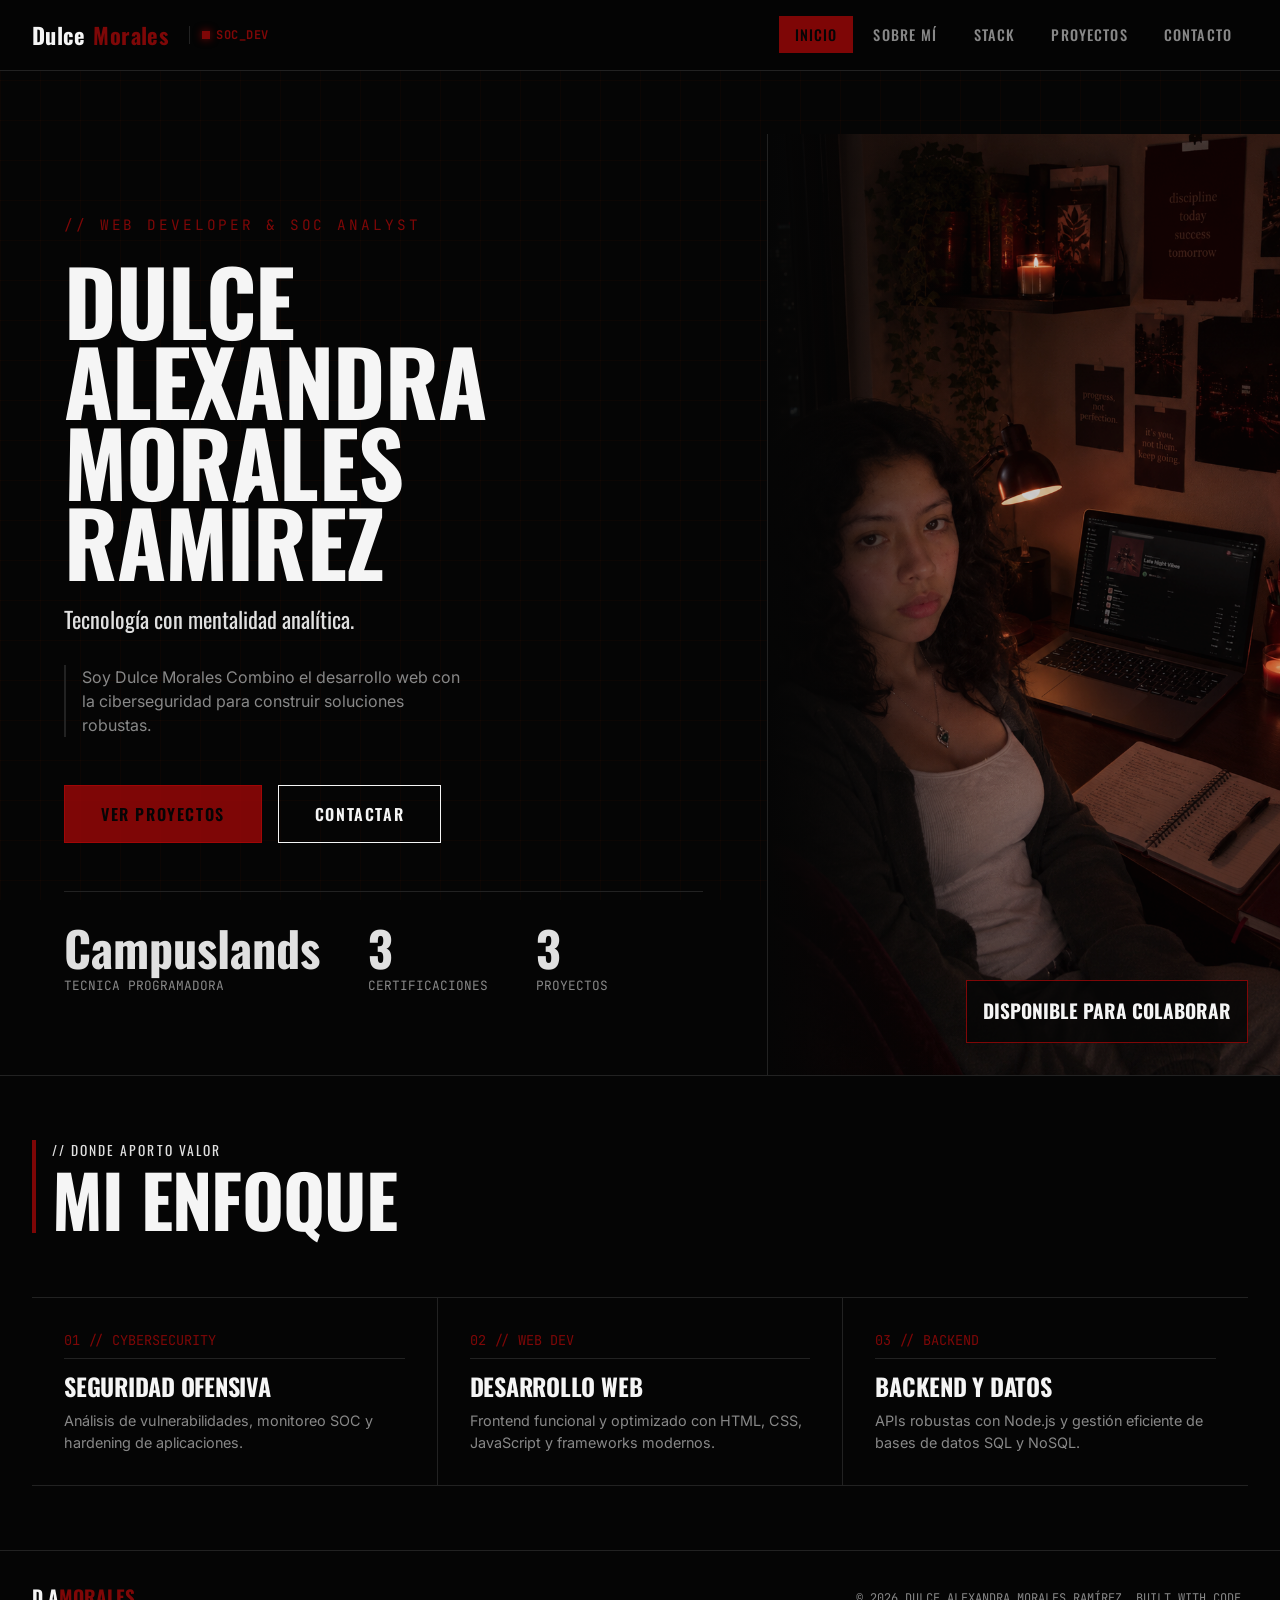
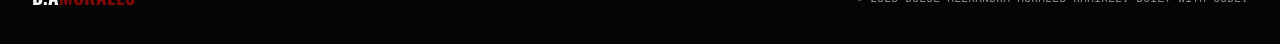
==== index.html @ 6ad1ca0b "chore: corrige nombres de la imagenes" ====
<!DOCTYPE html>
<html lang="es">
<head>
<meta charset="UTF-8" />
<meta name="viewport" content="width=device-width, initial-scale=1.0" />
<meta name="description" content="Dulce Alexandra Morales Ramírez - Web Developer & SOC Analyst. Construyo software seguro y funcional." />
<meta name="theme-color" content="#050505" />
<title>Dulce Morales</title>
<!-- ===================== GOOGLE FONTS ===================== -->
<link rel="preconnect" href="https://fonts.googleapis.com">
<link rel="preconnect" href="https://fonts.gstatic.com" crossorigin>
<!-- Oswald: Headings condensados potentes | Inter: Cuerpo limpio y forzudo -->
<link href="https://fonts.googleapis.com/css2?family=Oswald:wght@400;500;600;700&family=Inter:wght@300;400;500;600&family=JetBrains+Mono:wght@400;700&display=swap" rel="stylesheet">
<link rel="stylesheet" href="./css/styles.css">
<script src="./js/app.js" defer></script>
</head>

<body>

<!-- ===================== NAVBAR ===================== -->
<header class="navbar" role="banner">
    <div class="nav-container">
        <div class="nav-logo" onclick="window.location.hash = '#/'">
            Dulce<span>Morales</span>
            <span class="status-badge">
                <span class="status-dot" aria-hidden="true"></span>
                SOC_DEV
            </span>
        </div>

        <nav role="navigation" aria-label="Navegación principal">
            <ul class="nav-links" id="navLinks">
                <li><a href="#/" data-route="/">Inicio</a></li>
                <li><a href="#/about" data-route="/about">Sobre Mí</a></li>
                <li><a href="#/stack" data-route="/stack">Stack</a></li>
                <li><a href="#/projects" data-route="/projects">Proyectos</a></li>
                <li><a href="#/contact" data-route="/contact">Contacto</a></li>
            </ul>
        </nav>

        <button class="hamburger" id="hamburger" aria-label="Abrir menú" aria-expanded="false" aria-controls="navLinks">
            <span></span><span></span><span></span>
        </button>
    </div>
</header>

<main id="app">

    <!-- ===================== VISTA: HERO / INICIO ===================== -->
    <div class="view" id="view-home">
        <div class="hero-view">
            <div class="hero-left">
                <span class="hero-microtag">// WEB DEVELOPER & SOC ANALYST</span>   
                <h1 class="hero-title">Dulce ALEXANDRA <br style="line-height: 7099px;">Morales RAMÍREZ</h1>
                <p class="hero-subtitle">Tecnología con mentalidad analítica.</p>
                <p class="hero-tagline">Soy Dulce Morales Combino el desarrollo web con la ciberseguridad para construir soluciones robustas.</p>
                
                <div class="hero-cta">
                    <a href="#/projects" class="btn btn-primary">Ver Proyectos</a>
                    <a href="#/contact" class="btn btn-secondary">Contactar</a>
                </div>

                <div class="hero-stats">
                    <div class="stat-item">
                        <div class="stat-num">Campuslands</div>
                        <span class="stat-label">Tecnica Programadora</span>
                    </div>
                    <div class="stat-item">
                        <div class="stat-num">3</div>
                        <span class="stat-label">Certificaciones</span>
                    </div>
                    <div class="stat-item">
                        <div class="stat-num">3</div>
                        <span class="stat-label">Proyectos</span>
                    </div>
                </div>
            </div>
            <div class="hero-right">
                <!-- Imagen representativa de código/tecnología con filtro B&N -->
                <img src="./images/espaciodetrabajo.png" alt="De mí" class="hero-img">
                <div class="hero-info-label">
                    <strong>DISPONIBLE PARA COLABORAR</strong>
                </div>
            </div>
        </div>

        <!-- Sección: Donde aporta valor -->
        <div class="container" style="padding-top: 64px;">
            <div class="section-header">
                <span class="section-tag">// DONDE APORTO VALOR</span>
                <h2 class="section-title">Mi Enfoque</h2>
            </div>
            <div class="value-grid">
                <div class="value-card">
                    <span class="value-num">01 // CYBERSECURITY</span>
                    <h3>Seguridad Ofensiva</h3>
                    <p>Análisis de vulnerabilidades, monitoreo SOC y hardening de aplicaciones.</p>
                </div>
                <div class="value-card">
                    <span class="value-num">02 // WEB DEV</span>
                    <h3>Desarrollo Web</h3>
                    <p>Frontend funcional y optimizado con HTML, CSS, JavaScript y frameworks modernos.</p>
                </div>
                <div class="value-card">
                    <span class="value-num">03 // BACKEND</span>
                    <h3>Backend y Datos</h3>
                    <p>APIs robustas con Node.js y gestión eficiente de bases de datos SQL y NoSQL.</p>
                </div>
            </div>
        </div>
    </div>

    <!-- ===================== VISTA: STACK ===================== -->
    <div class="view" id="view-stack">
        <div class="container">
            <div class="section-header">
                <span class="section-tag">// STACK Y HERRAMIENTAS</span>
                <h2 class="section-title">Arsenal Técnico</h2>
                <p class="section-subtitle">Tecnologías que utilizo para construir, desplegar y asegurar software.</p>
            </div>

            <div class="stack-grid">
                <div class="stack-card">
                    <span class="card-num">01 // DESARROLLO</span>
                    <h3>Frontend</h3>
                    <ul class="tech-list">
                        <li>HTML</li>
                        <li>CSS</li>
                        <li>JavaScript</li>
                        <li>TypeScript</li>
                    </ul>
                </div>
                <div class="stack-card">
                    <span class="card-num">02 // BACKEND</span>
                    <h3>Servidores</h3>
                    <ul class="tech-list">
                        <li>Node.JS</li>
                        <li>Express.JS</li>
                        <li>Python</li>
                        <li>C++</li>
                        <li>Strapi (CMS Headless)</li>
                    </ul>
                </div>
                <div class="stack-card">
                    <span class="card-num">03 // DATABASES</span>
                    <h3>PERSISTENCIA Y GESTIÓN DE DATOS</h3>
                    <ul class="tech-list">
                        <li>MySQL</li>
                        <li>PostgreSQL</li>
                        <li>MongoDB</li>
                        <li>MongoDB</li>
                    </ul>
                </div>
                <div class="stack-card">
                    <span class="card-num">04 // DEVOPS & CLOUD</span>
                    <h3>DESPLIEGUE, INFRAESTRUCTURA Y REDES</h3>
                    <ul class="tech-list">
                        <li>Docker</li>
                        <li>Git</li>
                    </ul>
                </div>

                <div class="stack-card">
                    <span class="card-num">05 // AI & DATA SCIENCE</span>
                    <h3>INTELIGENCIA ARTIFICIAL Y ANALÍTICA</h3>
                    <ul class="tech-list">
                        <li>OPENAI API (GPT-4)</li>
                        <li>GOOGLE GEMINI API</li>
                        <li>ANTHROPIC CLAUDE API</li>
                        <li>PANDAS</li>
                        <li>NUMPY</li>
                    </ul>
                </div>
                <div class="stack-card">
                    <span class="card-num">06 // TESTING & SECURITY</span>
                    <h3>CALIDAD, PRUEBAS Y SEGURIDAD</h3>
                    <ul class="tech-list">
                        <li><img src="./images/postman.png">POSTMAN</li>
                        <li>INSOMNIA</li>
                        <li>JWT</li>
                        <li>BCRYPT</li>
                        <li>Bruno</li>
                    </ul>
                </div>
                <div class="stack-card">
                    <span class="card-num">06 // TOOLS & PRODUCTIVITY</span>
                    <h3>DISEÑO, HERRAMIENTAS Y OFIMÁTICA</h3>
                    <ul class="tech-list">
                        <li><img src="./images/Word.png">MICROSOFT WORD</li>
                        <li><img src="./images/powerpoint.png">MICROSOFT POWERPOINT</li>
                        <li><img src="./images/excel.png">MICROSOFT EXCEL</li>
                        <li><img src="./images/docs.png">Google Docs</li>
                        <li><img src="./images/slides.png">Google Slides</li>
                        <li><img src="./images/sheets.png">Google Sheets</li>
                        <li><img src="./images/forms.png">Google Forms</li>
                        <li><img src="./images/drive.png">Google Drive</li>
                        <li><img src="./images/calendar.png">Google Calendar</li>
                        <li><img src="./images/meet.png">Google Meet</li>
                        <li><img src="./images/figma.png">Figma</li>
                        <li><img src="./images/vscode.png">VS Code</li>
                        <li><img src="./images/notion.png">Notion</li>
                        <li><img src="./images/canva.png">Canva</li>
                    </ul>
                </div>
            </div>
        </div>
    </div>

    <!-- ===================== VISTA: ABOUT (SOBRE MÍ) ===================== -->
    <div class="view" id="view-about">
        <div class="container">
            <div class="section-header">
                <span class="section-tag">// MÁS ALLÁ DEL CÓDIGO</span>
                <h2 class="section-title">Sobre Mí</h2>
                <p class="section-subtitle">Lo que me define, lo que disfruto y hacia dónde voy.</p>
            </div>

            <div class="about-grid">
                <aside class="about-sidebar">
                    <div class="about-img-wrap">
                        <img src="./images/fotoformal.png" alt="Maria José working">
                    </div>
                    <div class="about-sidebar-info">
                        <h3>Dulce Alexandra Morales Ramírez</h3>
                        <span>// SOC ANALYST & DEV</span>
                    </div>
                </aside>

                <div class="about-modules">
                    <div class="module-card">
                        <span class="module-tag">01 // QUIÉN SOY</span>
                        <h4>PERFIL DE DESARROLLO</h4>
                        <p>
                            Apasionada por construir soluciones tecnológicas funcionales y escalables, 
                            combinando la lógica de la ingeniería de software con una visión creativa 
                            para resolver problemas reales.
                        </p>
                    </div>
                    <div class="module-card">
                        <span class="module-tag">02 // LO QUE DISFRUTO</span>
                        <h4>Intereses</h4>
                        <p>Más allá de programar, disfruto actividades que me permiten aprender, concentrarme y desarrollar mi creatividad:</p>
                        <ul class="module-list">
                            <li>Programación</li>
                            <li>Música</li>
                            <li>Robótica Básica</li>
                            <li>Lectura</li>
                            <li>Manualidades</li>
                        </ul>
                    </div>
                    <div class="module-card">
                        <span class="module-tag">03 // EN FORMACIÓN</span>
                        <h4>Aprendizaje Continuo</h4>
                        <p>Actualmente perfeccionando mis habilidades en desarrollo de software, integración de APIs y herramientas digitales. Mi stack de aprendizaje actual:</p>
                        <ul class="module-list">
                            <li>JavaScript</li>
                            <li>Python</li>
                            <li>HTML & CSS</li>
                            <li>POSTMAN / APIs</li>
                            <li>IA & HERRAMIENTAS DEV</li>
                        </ul>
                    </div>
                    <div class="module-card">
                        <span class="module-tag">04 //TECNOLOGÍA & EDUCACIÓN</span>
                        <h4>Mi Filosofía</h4>
                        <p>El código debe ser funcional, estructurado y accesible. Integro herramientas modernas y aprendizaje continuo para resolver problemas de forma eficiente y creativa.</p>
                    </div>
                </div>
            </div>
        </div>
    </div>

    <!-- ===================== VISTA: PROJECTS ===================== -->
    <div class="view" id="view-projects">
        <div class="container">
            <div class="section-header">
                <span class="section-tag">// LO QUE HE CONSTRUIDO</span>
                <h2 class="section-title">Proyectos</h2>
                <p class="section-subtitle">Académico, personal y experimental. Soluciones técnicas reales.</p>
            </div>

            <div class="projects-list">
                <div class="project-item">
                    <div class="project-num">01</div>
                    <div>
                        <h3 class="project-name">Campus Parking</h3>
                        <p class="project-desc">Sistema backend relacional y marco de agregación analítica</p>
                    </div>
                    <p class="project-desc hide-mobile"> Utilizada para gestión y monitoreo de parqueos multi-sede.</p>
                    <div class="project-tech">
                        <div class="badges">
                            <span class="badge">MongoDB</span>
                            <span class="badge">Docker</span>
                            <span class="badge">JavaScript</span>
                        </div>
                        <a href="https://github.com/DulceMR17/proyecto-parqueaderos-multisede.git" class="project-link">Ver Repositorio →</a>
                    </div>
                </div>
                <div class="project-item">
                    <div class="project-num">02</div>
                    <div>
                        <h3 class="project-name">Simulación de Plataforma de Gestión de Eventos y Conciertos</h3>
                        <p class="project-desc">Aplicación web interactiva para la consulta de eventos musicales</p>
                    </div>
                    <p class="project-desc hide-mobile">Utiliza filtrado de fechas y 
                            simulación de compra de boletos mediante manipulación dinámica del DOM.</p>
                    <div class="project-tech">
                        <div class="badges">
                            <span class="badge">JavaScript</span>
                            <span class="badge">HTML</span>
                            <span class="badge">CSS</span>
                        </div>
                        <a href="https://github.com/DulceMR17/proyecto-gestion-conciertos.git" class="project-link">Ver Repositorio →</a>
                    </div>
                </div>
                <div class="project-item">
                    <div class="project-num">03</div>
                    <div>
                        <h3 class="project-name">Simulación de Sucursal Virtual ACME-Bank</h3>
                        <p class="project-desc">Sistema de gestión bancaria basado en consola para Acme Bank, </p>
                    </div>
                    <p class="project-desc hide-mobile">Diseñado bajo el paradigma de 
                            Programación Orientada a Objetos (POO) pura, principios SOLID, patrones de diseño de software y conexión a MongoDB .</p>
                    <div class="project-tech">
                        <div class="badges">
                            <span class="badge">Node.JS</span>
                            <span class="badge">MongoDB</span>
                            <span class="badge">Dotenv</span>
                            <span class="badge">CLI</span>
                        </div>
                        <a href="https://github.com/DulceMR17/sucursal-virtual-acme-bank.git" class="project-link">Ver Repositorio →</a>
                    </div>
                </div>                                             
            </div>
        </div>
    </div>

    <!-- ===================== VISTA: CONTACT ===================== -->
    <div class="view" id="view-contact">
        <div class="container">
            <div class="section-header">
                <span class="section-tag">// INICIA EL CONTACTO</span>
                <h2 class="section-title">Contáctame</h2>
            </div>

            <div class="contact-grid">
                <div class="contact-left">
                    <h2>HABLEMOS DE TU PRÓXIMO PROYECTO</h2>
                    <p>Disponible para colaborar en desarrollo de software, ciberseguridad y proyectos analíticos. Respuesta estimada en 48 horas.</p>
                    <span class="contact-cta">// INICIAMOS?</span>
                </div>
                <div class="contact-right">
                    <a href="mailto:adulcemramirez@gmail.com" class="contact-link">
                        <div class="icon">@</div>
                        <div class="info">
                            <span class="label">CORREO</span>
                            <span class="value">adulcemramirez@gmail.com</span>
                        </div>
                    </a>
                    <a href="https://github.com/DulceMR17" target="_blank" rel="noopener" class="contact-link">
                        <div class="icon">&lt;/&gt;</div>
                        <div class="info">
                            <span class="label">GITHUB</span>
                            <span class="value">@DulceMR17</span>
                        </div>
                    </a>
                    <a href="https://www.linkedin.com/in/dulcealexandramoralesramirez17/" target="_blank" rel="noopener" class="contact-link">
                        <div class="icon">in</div>
                        <div class="info">
                            <span class="label">LINKEDIN</span>
                            <span class="value">/in/dulcealexandramoralesramirez17</span>
                        </div>
                    </a>
                </div>
            </div>
        </div>
    </div>

</main>

<!-- ===================== FOOTER ===================== -->
<footer>
    <div class="container">
        <div class="footer-content">
            <div class="footer-logo">D.A<span style="color:var(--accent-neon)">MORALES</span></div>
            <span class="footer-copy">© 2026 Dulce Alexandra Morales Ramírez. Built with code.</span>
        </div>
    </div>
</footer>

</body>
</html>
---- css/styles.css ----
/* ===================== ROOT VARIABLES ===================== */
:root {
    --bg-dominant: #050505;       /* Pure Black */
    --surface-1: #0D0D0D;         /* Dark Gray Canvas */
    --surface-2: #161616;         /* Card Background */
    --surface-3: #222222;         /* Borders/Hover */
    --accent-neon: #ae0808b7;       /* Neon Orange */
    --accent-silver: #E0E0E0;     /* Metallic Silver */
    --text-primary: #F5F5F5;
    --text-muted: #888888;
    --text-dim: #555555;
    --transition: all 0.2s ease-in-out;
    --font-heading: 'Oswald', sans-serif;
    --font-body: 'Inter', sans-serif;
    --font-mono: 'JetBrains Mono', monospace;
}

/* ===================== RESET ===================== */
*, *::before, *::after { box-sizing: border-box; margin: 0; padding: 0; }
html { scroll-behavior: smooth; }

body {
    background-color: var(--bg-dominant);
    color: var(--text-primary);
    font-family: var(--font-body);
    line-height: 1.5;
    overflow-x: hidden;
    -webkit-font-smoothing: antialiased;
    min-height: 100vh;
    display: flex;
    flex-direction: column;
}

body::before {
    content: '';
    position: fixed;
    inset: 0;
    background-image:
        linear-gradient(rgba(255, 69, 0, 0.03) 1px, transparent 1px),
        linear-gradient(90deg, rgba(255, 69, 0, 0.03) 1px, transparent 1px);
    background-size: 40px 40px;
    pointer-events: none;
    z-index: 0;
}

/*.imgris { max-width: 100%; display: block; filter: grayscale(100%) contrast(115%) brightness(85%); }*/
a { color: inherit; text-decoration: none; }
button { font-family: inherit; cursor: pointer; border: none; background: none; color: inherit; }

/* ===================== TYPOGRAPHY & UTILS ===================== */
h1, h2, h3, h4 { font-family: var(--font-heading); font-weight: 700; line-height: 0.95; text-transform: uppercase; letter-spacing: -0.01em; }
.mono { font-family: var(--font-mono); font-weight: 500; letter-spacing: 0.05em; }
.text-neon { color: var(--accent-neon); }
.text-silver { color: var(--accent-silver); }
.text-muted { color: var(--text-muted); }

.container {
    width: 100%;
    max-width: 1400px;
    margin: 0 auto;
    padding: 0 32px;
    position: relative;
    z-index: 1;
}

main { padding-top: 70px; flex: 1 0 auto; }

.section-header {
    display: flex;
    flex-direction: column;
    gap: 4px;
    margin-bottom: 40px;
    border-left: 4px solid var(--accent-neon);
    padding-left: 16px;
}

.section-tag {
    font-family: var(--font-heading);
    font-size: 0.85rem;
    color: var(--accent-silver);
    letter-spacing: 0.15em;
}

.section-title {
    font-size: clamp(2.5rem, 6vw, 4.5rem);
    font-weight: 700;
    color: var(--text-primary);
}

.section-subtitle {
    color: var(--text-muted);
    font-size: 0.95rem;
    max-width: 640px;
    margin-top: 8px;
}

/* ===================== NAVBAR ===================== */
.navbar {
    position: fixed;
    top: 0; left: 0; right: 0;
    z-index: 1000;
    background: rgba(5, 5, 5, 0.95);
    backdrop-filter: blur(10px);
    border-bottom: 1px solid var(--surface-3);
}

.nav-container {
    max-width: 1400px;
    margin: 0 auto;
    padding: 0 32px;
    height: 70px;
    display: flex;
    align-items: center;
    justify-content: space-between;
}

.nav-logo {
    font-family: var(--font-heading);
    font-size: 1.4rem;
    font-weight: 700;
    letter-spacing: 0.02em;
    cursor: pointer;
    display: flex;
    align-items: center;
    gap: 8px;
}

.nav-logo span { color: var(--accent-neon); }

.status-badge {
    display: inline-flex;
    align-items: center;
    gap: 6px;
    font-family: var(--font-mono);
    font-size: 0.75rem;
    color: var(--text-muted);
    margin-left: 12px;
    padding-left: 12px;
    border-left: 1px solid var(--surface-3);
}

.status-dot {
    width: 8px; height: 8px;
    background: var(--accent-neon);
    box-shadow: 0 0 8px var(--accent-neon);
    animation: blink-hard 1.5s infinite;
}

@keyframes blink-hard {
    0%, 100% { opacity: 1; }
    50% { opacity: 0.3; }
}

.nav-links {
    display: flex;
    list-style: none;
    gap: 4px;
    align-items: center;
}

.nav-links a {
    font-family: var(--font-heading);
    font-size: 0.9rem;
    font-weight: 500;
    color: var(--text-muted);
    padding: 8px 16px;
    text-transform: uppercase;
    letter-spacing: 0.08em;
    transition: var(--transition);
}

.nav-links a:hover { color: var(--text-primary); background: var(--surface-1); }
.nav-links a.active { color: var(--bg-dominant); background: var(--accent-neon); }

.hamburger {
    display: none;
    flex-direction: column;
    gap: 5px;
    padding: 8px;
    z-index: 1100;
}

.hamburger span {
    width: 26px; height: 3px;
    background: var(--text-primary);
    transition: var(--transition);
    display: block;
}

.hamburger.active span:nth-child(1) { transform: translateY(8px) rotate(45deg); }
.hamburger.active span:nth-child(2) { opacity: 0; }
.hamburger.active span:nth-child(3) { transform: translateY(-8px) rotate(-45deg); }

/* ===================== VIEWS & ROUTER ===================== */
.view {
    display: none;
    padding: 64px 0;
    animation: slideUp 0.4s cubic-bezier(0.16, 1, 0.3, 1) forwards;
}

.view.active { display: block; }

@keyframes slideUp {
    from { opacity: 0; transform: translateY(30px); }
    to { opacity: 1; transform: translateY(0); }
}

/* ===================== HERO ===================== */
.hero-view {
    min-height: calc(100vh - 70px);
    display: grid;
    grid-template-columns: 1.2fr 0.8fr;
    gap: 0;
    padding: 0;
    border-bottom: 1px solid var(--surface-3);
}

.hero-left {
    padding: 80px 64px;
    display: flex;
    flex-direction: column;
    justify-content: center;
    border-right: 1px solid var(--surface-3);
}

.hero-microtag {
    font-family: var(--font-mono);
    font-size: 0.9rem;
    color: var(--accent-neon);
    letter-spacing: 0.2em;
    margin-bottom: 24px;
    text-transform: uppercase;
}

.hero-title {
    font-size: clamp(3rem, 7vw, 6rem);
    font-weight: 700;
    line-height: 0.9;
    margin-bottom: 24px;
}

.hero-subtitle {
    font-family: var(--font-heading);
    font-size: 1.4rem;
    color: var(--accent-silver);
    margin-bottom: 32px;
    max-width: 500px;
    line-height: 1.2;
}

.hero-tagline {
    font-size: 1rem;
    color: var(--text-muted);
    margin-bottom: 48px;
    max-width: 400px;
    border-left: 2px solid var(--surface-3);
    padding-left: 16px;
}

.hero-cta { display: flex; gap: 16px; flex-wrap: wrap; margin-bottom: 48px; }

.btn {
    font-family: var(--font-heading);
    font-size: 1rem;
    font-weight: 600;
    letter-spacing: 0.1em;
    padding: 16px 36px;
    border: 1px solid var(--surface-3);
    transition: var(--transition);
    display: inline-flex;
    align-items: center;
    gap: 8px;
    text-transform: uppercase;
    cursor: pointer;
}

.btn-primary { background: var(--accent-neon); border-color: var(--accent-neon); color: var(--bg-dominant); }
.btn-primary:hover { background: transparent; color: var(--accent-neon); box-shadow: 0 0 15px rgba(255, 69, 0, 0.4); }
.btn-secondary { border-color: var(--text-primary); color: var(--text-primary); }
.btn-secondary:hover { background: var(--text-primary); color: var(--bg-dominant); }

.hero-stats {
    display: flex;
    gap: 48px;
    border-top: 1px solid var(--surface-3);
    padding-top: 32px;
}

.stat-item .stat-num {
    font-family: var(--font-heading);
    font-size: 3rem;
    font-weight: 700;
    color: var(--accent-silver);
    line-height: 1;
}

.stat-item .stat-label {
    font-family: var(--font-mono);
    font-size: 0.8rem;
    color: var(--text-muted);
    text-transform: uppercase;
    margin-top: 4px;
    display: block;
}

.hero-right {
    position: relative;
    background: var(--surface-1);
    overflow: hidden;
}

.hero-right::before {
    content: '';
    position: absolute;
    inset: 0;
    background: linear-gradient(90deg, var(--bg-dominant) 0%, transparent 40%);
    z-index: 2;
}

.hero-img {
    width: 100%;
    height: 100%;
    object-fit: cover;
    opacity: 0.8;
}

.hero-info-label {
    position: absolute;
    bottom: 32px; right: 32px;
    z-index: 3;
    text-align: right;
    background: rgba(5,5,5,0.8);
    padding: 16px;
    border: 1px solid var(--accent-neon);
}

.hero-info-label strong {
    font-family: var(--font-heading);
    font-size: 1.2rem;
    color: var(--text-primary);
    text-transform: uppercase;
    display: block;
}

/* Value Grid (Donde aporto valor) */
.value-grid {
    margin-top: 64px;
    display: grid;
    grid-template-columns: repeat(3, 1fr);
    gap: 1px;
    background: var(--surface-3);
    border-top: 1px solid var(--surface-3);
    border-bottom: 1px solid var(--surface-3);
}

.value-card {
    background: var(--bg-dominant);
    padding: 32px;
    transition: var(--transition);
}

.value-card:hover { background: var(--surface-1); }

.value-num {
    font-family: var(--font-mono);
    font-size: 0.85rem;
    color: var(--accent-neon);
    margin-bottom: 16px;
    border-bottom: 1px solid var(--surface-3);
    padding-bottom: 8px;
    display: block;
}

.value-card h3 {
    font-size: 1.5rem;
    margin-bottom: 12px;
}

.value-card p {
    font-size: 0.9rem;
    color: var(--text-muted);
}

/* ===================== STACK (Curriculum) ===================== */
.stack-grid {
    display: grid;
    grid-template-columns: repeat(3, 1fr);
    gap: 1px;
    background: var(--surface-3);
    border: 1px solid var(--surface-3);
}

.stack-card {
    background: var(--bg-dominant);
    padding: 40px 32px;
    transition: var(--transition);
}

.stack-card:hover { background: var(--surface-1); }

.card-num {
    font-family: var(--font-mono);
    font-size: 0.85rem;
    color: var(--accent-neon);
    margin-bottom: 24px;
    border-bottom: 1px solid var(--surface-3);
    padding-bottom: 8px;
    width: 100%;
    display: block;
}

.stack-card h3 {
    font-size: 1.8rem;
    margin-bottom: 24px;
    color: var(--text-primary);
}

.tech-list {
    list-style: none;
    display: grid;
    grid-template-columns: 1fr 1fr;
    gap: 12px;
}

.tech-list li {
    font-family: var(--font-heading);
    font-size: 1rem;
    color: var(--accent-silver);
    text-transform: uppercase;
    display: flex;
    align-items: center;
    gap: 8px;
}

.tech-list li::before {
    content: '>';
    color: var(--accent-neon);
    font-weight: 700;
}

/* ===================== ABOUT (Coaches) ===================== */
.about-grid {
    display: grid;
    grid-template-columns: 1fr 2fr;
    gap: 32px;
    align-items: start;
}

.about-sidebar {
    position: sticky;
    top: 90px;
    border: 1px solid var(--surface-3);
    background: var(--surface-1);
}

.about-img-wrap {
    height: 400px;
    overflow: hidden;
    border-bottom: 1px solid var(--surface-3);
}

.about-img-wrap img { width: 100%; height: 100%; object-fit: cover; }

.about-sidebar-info { padding: 24px; }
.about-sidebar-info h3 { font-size: 1.5rem; margin-bottom: 4px; }
.about-sidebar-info span { font-family: var(--font-mono); color: var(--accent-neon); font-size: 0.85rem; }

.about-modules {
    display: grid;
    grid-template-columns: 1fr 1fr;
    gap: 1px;
    background: var(--surface-3);
    border: 1px solid var(--surface-3);
}

.module-card {
    background: var(--bg-dominant);
    padding: 32px;
    transition: var(--transition);
}

.module-card:hover { background: var(--surface-1); }

.module-tag {
    font-family: var(--font-mono);
    font-size: 0.8rem;
    color: var(--accent-neon);
    text-transform: uppercase;
    margin-bottom: 12px;
    display: block;
}

.module-card h4 {
    font-size: 1.4rem;
    margin-bottom: 12px;
}

.module-card p {
    font-size: 0.9rem;
    color: var(--text-muted);
    margin-bottom: 16px;
}

.module-list {
    list-style: none;
    display: flex;
    flex-wrap: wrap;
    gap: 8px;
}

.module-list li {
    font-family: var(--font-mono);
    font-size: 0.75rem;
    padding: 4px 8px;
    border: 1px solid var(--surface-3);
    color: var(--text-primary);
    text-transform: uppercase;
}

/* ===================== PROJECTS (Stories) ===================== */
.projects-list {
    display: flex;
    flex-direction: column;
    gap: 1px;
    background: var(--surface-3);
    border-top: 1px solid var(--surface-3);
    border-bottom: 1px solid var(--surface-3);
}

.project-item {
    background: var(--bg-dominant);
    padding: 32px;
    display: grid;
    grid-template-columns: 100px 1fr 1fr 150px;
    gap: 32px;
    align-items: center;
    transition: var(--transition);
}

.project-item:hover { background: var(--surface-1); }

.project-num {
    font-family: var(--font-heading);
    font-size: 2rem;
    color: var(--surface-3);
    font-weight: 700;
}

.project-item:hover .project-num { color: var(--accent-neon); }

.project-name {
    font-size: 1.5rem;
    color: var(--text-primary);
}

.project-desc {
    font-size: 0.9rem;
    color: var(--text-muted);
}

.project-tech {
    display: flex;
    flex-direction: column;
    gap: 8px;
    align-items: flex-end;
}

.project-tech .badges {
    display: flex;
    gap: 4px;
    flex-wrap: wrap;
    justify-content: flex-end;
}

.project-tech .badge {
    font-family: var(--font-mono);
    font-size: 0.7rem;
    padding: 2px 6px;
    border: 1px solid var(--accent-silver);
    color: var(--accent-silver);
    text-transform: uppercase;
}

.project-link {
    font-family: var(--font-heading);
    color: var(--accent-neon);
    text-transform: uppercase;
    letter-spacing: 0.1em;
    font-size: 0.85rem;
    display: flex;
    align-items: center;
    gap: 4px;
}

/* ===================== CONTACT (Book Trial) ===================== */
.contact-grid {
    display: grid;
    grid-template-columns: 1fr 1fr;
    gap: 0;
    border: 1px solid var(--surface-3);
}

.contact-left {
    padding: 64px;
    border-right: 1px solid var(--surface-3);
    display: flex;
    flex-direction: column;
    justify-content: center;
}

.contact-left h2 {
    font-size: 3.5rem;
    margin-bottom: 24px;
    line-height: 0.9;
}

.contact-left p {
    color: var(--text-muted);
    font-size: 1.1rem;
    margin-bottom: 32px;
    max-width: 400px;
}

.contact-cta {
    font-family: var(--font-heading);
    font-size: 1.2rem;
    color: var(--accent-neon);
    text-transform: uppercase;
    letter-spacing: 0.1em;
    display: block;
    padding: 16px 0;
    border-top: 1px solid var(--surface-3);
    width: 100%;
}

.contact-right {
    background: var(--surface-1);
    padding: 64px;
    display: flex;
    flex-direction: column;
    justify-content: center;
    gap: 24px;
}

.contact-link {
    display: flex;
    align-items: center;
    gap: 24px;
    padding: 24px;
    background: var(--bg-dominant);
    border: 1px solid var(--surface-3);
    transition: var(--transition);
}

.contact-link:hover { border-color: var(--accent-neon); transform: translateX(8px); }

.contact-link .icon {
    font-family: var(--font-heading);
    font-size: 1.5rem;
    color: var(--accent-neon);
    font-weight: 700;
}

.contact-link .info .label {
    font-family: var(--font-mono);
    font-size: 0.75rem;
    color: var(--text-muted);
    text-transform: uppercase;
    display: block;
    margin-bottom: 4px;
}

.contact-link .info .value {
    font-family: var(--font-heading);
    font-size: 1.1rem;
    color: var(--text-primary);
}

/* ===================== FOOTER ===================== */
footer {
    border-top: 1px solid var(--surface-3);
    padding: 32px 0;
    background: var(--bg-dominant);
    flex-shrink: 0;
}

.footer-content {
    display: flex;
    justify-content: space-between;
    align-items: center;
    flex-wrap: wrap;
    gap: 16px;
}

.footer-logo { font-family: var(--font-heading); font-size: 1.2rem; font-weight: 700; }
.footer-copy { font-family: var(--font-mono); font-size: 0.75rem; color: var(--text-muted); text-transform: uppercase; }

/* ===================== RESPONSIVE ===================== */
@media (max-width: 1024px) {
    .hero-view { grid-template-columns: 1fr; }
    .hero-left { padding: 64px 32px; border-right: none; border-bottom: 1px solid var(--surface-3); }
    .hero-right { height: 50vh; }
    .value-grid { grid-template-columns: 1fr; }
    .stack-grid { grid-template-columns: 1fr; }
    .about-grid { grid-template-columns: 1fr; }
    .about-sidebar { position: static; }
    .about-modules { grid-template-columns: 1fr; }
    .contact-grid { grid-template-columns: 1fr; }
    .contact-left { border-right: none; border-bottom: 1px solid var(--surface-3); padding: 48px 32px; }
    .contact-right { padding: 48px 32px; }
}

@media (max-width: 720px) {
    .container { padding: 0 24px; }
    .nav-links {
        position: fixed;
        top: 0; right: -100%;
        height: 100vh;
        width: 80%;
        max-width: 320px;
        background: var(--surface-1);
        border-left: 1px solid var(--surface-3);
        flex-direction: column;
        justify-content: flex-start;
        padding: 100px 24px 30px;
        gap: 8px;
        transition: right 0.3s ease;
        z-index: 1050;
    }
    .nav-links.active { right: 0; }
    .nav-links li { width: 100%; }
    .nav-links a { display: block; padding: 14px 16px; font-size: 1.2rem; }
    
    .hamburger { display: flex; }
    .status-badge { display: none; }
    
    .hero-stats { flex-direction: column; gap: 24px; }
    .project-item { grid-template-columns: 1fr; gap: 16px; }
    .project-tech { align-items: flex-start; }
    .hero-cta { flex-direction: column; align-items: stretch; }
    .btn { justify-content: center; }
}

@media (prefers-reduced-motion: reduce) {
    *, *::before, *::after { animation-duration: 0.01ms !important; transition-duration: 0.01ms !important; }
}
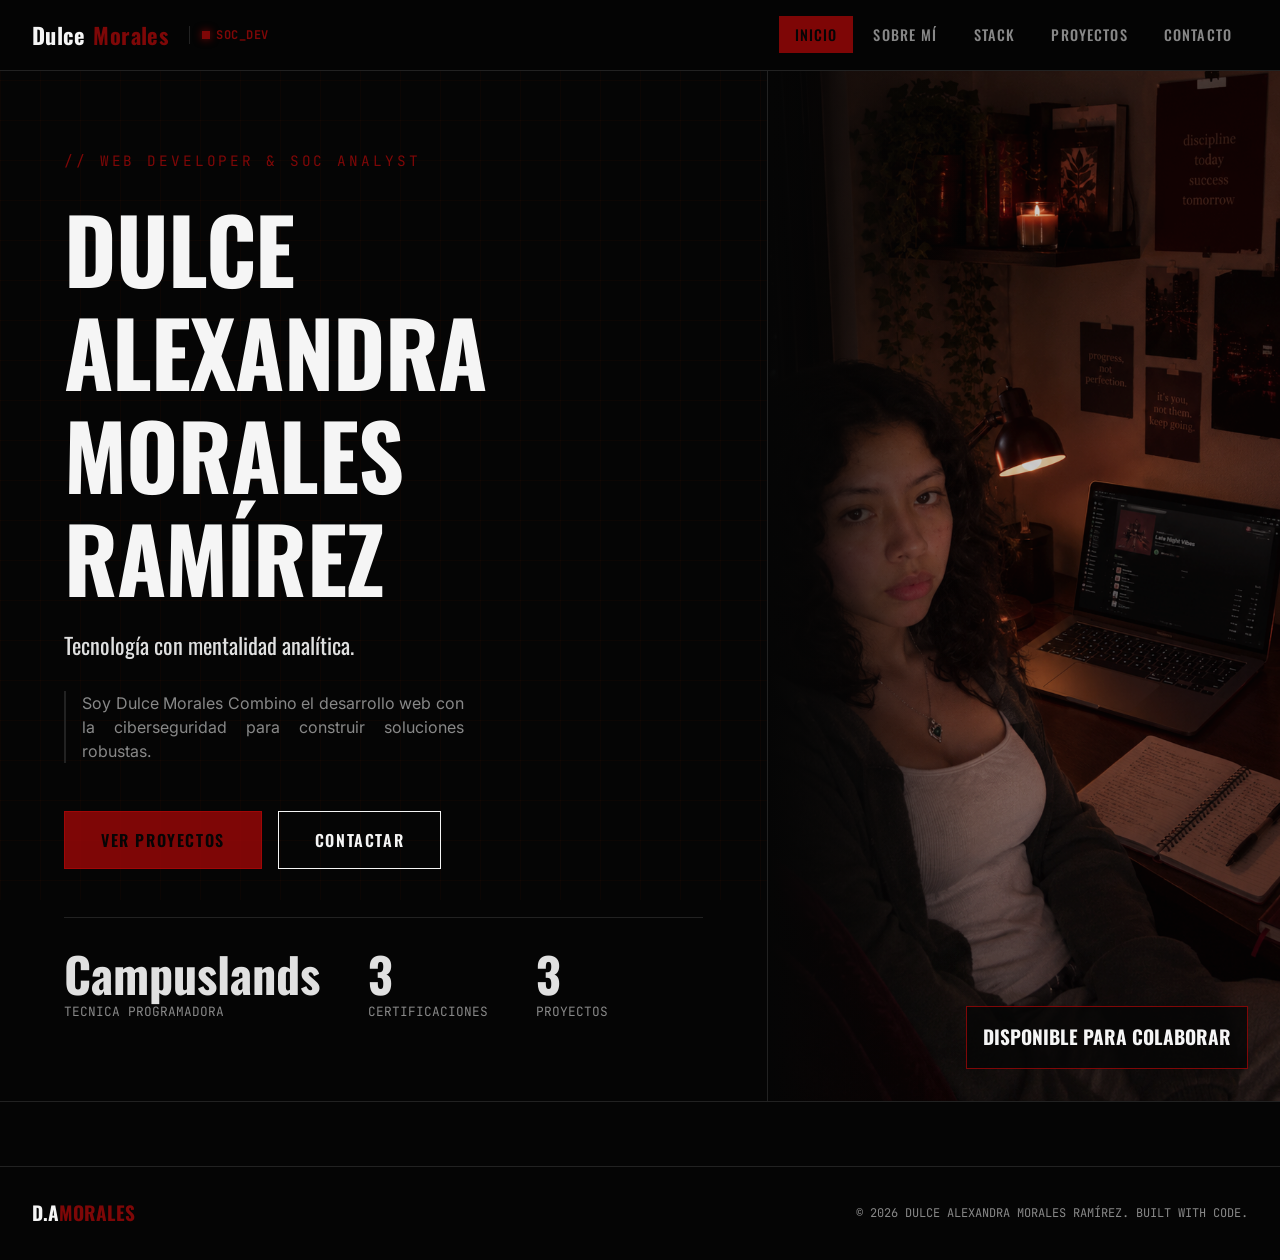
==== commit 2ebe9bd5: "fix(app): :rocket: fix html/js errors and adjust css styles" ====
--- a/index.html
+++ b/index.html
@@ -1,392 +1,56 @@
 <!DOCTYPE html>
 <html lang="es">
-<head>
-<meta charset="UTF-8" />
-<meta name="viewport" content="width=device-width, initial-scale=1.0" />
-<meta name="description" content="Dulce Alexandra Morales Ramírez - Web Developer & SOC Analyst. Construyo software seguro y funcional." />
-<meta name="theme-color" content="#050505" />
-<title>Dulce Morales</title>
-<!-- ===================== GOOGLE FONTS ===================== -->
-<link rel="preconnect" href="https://fonts.googleapis.com">
-<link rel="preconnect" href="https://fonts.gstatic.com" crossorigin>
-<!-- Oswald: Headings condensados potentes | Inter: Cuerpo limpio y forzudo -->
-<link href="https://fonts.googleapis.com/css2?family=Oswald:wght@400;500;600;700&family=Inter:wght@300;400;500;600&family=JetBrains+Mono:wght@400;700&display=swap" rel="stylesheet">
-<link rel="stylesheet" href="./css/styles.css">
-<script src="./js/app.js" defer></script>
-</head>
-
-<body>
-
-<!-- ===================== NAVBAR ===================== -->
-<header class="navbar" role="banner">
-    <div class="nav-container">
-        <div class="nav-logo" onclick="window.location.hash = '#/'">
-            Dulce<span>Morales</span>
-            <span class="status-badge">
-                <span class="status-dot" aria-hidden="true"></span>
-                SOC_DEV
-            </span>
-        </div>
-
-        <nav role="navigation" aria-label="Navegación principal">
-            <ul class="nav-links" id="navLinks">
-                <li><a href="#/" data-route="/">Inicio</a></li>
-                <li><a href="#/about" data-route="/about">Sobre Mí</a></li>
-                <li><a href="#/stack" data-route="/stack">Stack</a></li>
-                <li><a href="#/projects" data-route="/projects">Proyectos</a></li>
-                <li><a href="#/contact" data-route="/contact">Contacto</a></li>
-            </ul>
-        </nav>
-
-        <button class="hamburger" id="hamburger" aria-label="Abrir menú" aria-expanded="false" aria-controls="navLinks">
-            <span></span><span></span><span></span>
-        </button>
-    </div>
-</header>
-
-<main id="app">
-
-    <!-- ===================== VISTA: HERO / INICIO ===================== -->
-    <div class="view" id="view-home">
-        <div class="hero-view">
-            <div class="hero-left">
-                <span class="hero-microtag">// WEB DEVELOPER & SOC ANALYST</span>   
-                <h1 class="hero-title">Dulce ALEXANDRA <br style="line-height: 7099px;">Morales RAMÍREZ</h1>
-                <p class="hero-subtitle">Tecnología con mentalidad analítica.</p>
-                <p class="hero-tagline">Soy Dulce Morales Combino el desarrollo web con la ciberseguridad para construir soluciones robustas.</p>
-                
-                <div class="hero-cta">
-                    <a href="#/projects" class="btn btn-primary">Ver Proyectos</a>
-                    <a href="#/contact" class="btn btn-secondary">Contactar</a>
-                </div>
-
-                <div class="hero-stats">
-                    <div class="stat-item">
-                        <div class="stat-num">Campuslands</div>
-                        <span class="stat-label">Tecnica Programadora</span>
+    <head>
+        <meta charset="UTF-8">
+        <meta name="viewport" content="width=device-width, initial-scale=1.0">
+        <meta name="description" content="Dulce Alexandra Morales Ramírez - Web Developer & SOC Analyst. Construyo software seguro y funcional.">
+        <meta name="theme-color" content="#050505">
+        <title>Inicio | Dulce Morales</title>
+        <script src="../js/includes.js" defer></script>
+        <link rel="stylesheet" href="../css/home.css">
+    </head>
+    <body>
+        <div id="navbar"></div>
+        <main id="app">
+            <div class="page-view" id="view-home">
+                <div class="hero-view">
+                    <div class="hero-left">
+                        <span class="hero-microtag">// WEB DEVELOPER &amp; SOC ANALYST</span>
+                        <h1 class="hero-title">Dulce ALEXANDRA Morales RAMÍREZ</h1>
+                        <p class="hero-subtitle">Tecnología con mentalidad analítica.</p>
+                        <p class="hero-tagline">Soy Dulce Morales Combino el desarrollo web con la ciberseguridad para construir soluciones robustas.</p>
+                        <div class="hero-cta">
+                            <a class="btn btn-primary" href="../pages/projects.html">Ver Proyectos</a>
+                            <a class="btn btn-secondary" href="../pages/contact.html">Contactar</a>
+                        </div>
+                        <div class="hero-stats">
+                            <div class="stat-item">
+                                <div class="stat-num">Campuslands</div>
+                                <span class="stat-label">Tecnica Programadora</span>
+                            </div>
+                            <div class="stat-item">
+                                <div class="stat-num">3</div>
+                                <span class="stat-label">Certificaciones</span>
+                            </div>
+                            <div class="stat-item">
+                                <div class="stat-num">3</div>
+                                <span class="stat-label">Proyectos</span>
+                            </div>
+                        </div>
                     </div>
-                    <div class="stat-item">
-                        <div class="stat-num">3</div>
-                        <span class="stat-label">Certificaciones</span>
-                    </div>
-                    <div class="stat-item">
-                        <div class="stat-num">3</div>
-                        <span class="stat-label">Proyectos</span>
+                    <div class="hero-right">
+                        <!-- Imagen representativa de código/tecnología con filtro B&N -->
+                        <img alt="De mí" class="hero-img" src="../images/espaciodetrabajo.png"/>
+                        <div class="hero-info-label">
+                            <strong>DISPONIBLE PARA COLABORAR</strong>
+                        </div>
                     </div>
                 </div>
             </div>
-            <div class="hero-right">
-                <!-- Imagen representativa de código/tecnología con filtro B&N -->
-                <img src="./images/espaciodetrabajo.png" alt="De mí" class="hero-img">
-                <div class="hero-info-label">
-                    <strong>DISPONIBLE PARA COLABORAR</strong>
-                </div>
-            </div>
-        </div>
-
-        <!-- Sección: Donde aporta valor -->
-        <div class="container" style="padding-top: 64px;">
-            <div class="section-header">
-                <span class="section-tag">// DONDE APORTO VALOR</span>
-                <h2 class="section-title">Mi Enfoque</h2>
-            </div>
-            <div class="value-grid">
-                <div class="value-card">
-                    <span class="value-num">01 // CYBERSECURITY</span>
-                    <h3>Seguridad Ofensiva</h3>
-                    <p>Análisis de vulnerabilidades, monitoreo SOC y hardening de aplicaciones.</p>
-                </div>
-                <div class="value-card">
-                    <span class="value-num">02 // WEB DEV</span>
-                    <h3>Desarrollo Web</h3>
-                    <p>Frontend funcional y optimizado con HTML, CSS, JavaScript y frameworks modernos.</p>
-                </div>
-                <div class="value-card">
-                    <span class="value-num">03 // BACKEND</span>
-                    <h3>Backend y Datos</h3>
-                    <p>APIs robustas con Node.js y gestión eficiente de bases de datos SQL y NoSQL.</p>
-                </div>
-            </div>
-        </div>
-    </div>
-
-    <!-- ===================== VISTA: STACK ===================== -->
-    <div class="view" id="view-stack">
-        <div class="container">
-            <div class="section-header">
-                <span class="section-tag">// STACK Y HERRAMIENTAS</span>
-                <h2 class="section-title">Arsenal Técnico</h2>
-                <p class="section-subtitle">Tecnologías que utilizo para construir, desplegar y asegurar software.</p>
-            </div>
-
-            <div class="stack-grid">
-                <div class="stack-card">
-                    <span class="card-num">01 // DESARROLLO</span>
-                    <h3>Frontend</h3>
-                    <ul class="tech-list">
-                        <li>HTML</li>
-                        <li>CSS</li>
-                        <li>JavaScript</li>
-                        <li>TypeScript</li>
-                    </ul>
-                </div>
-                <div class="stack-card">
-                    <span class="card-num">02 // BACKEND</span>
-                    <h3>Servidores</h3>
-                    <ul class="tech-list">
-                        <li>Node.JS</li>
-                        <li>Express.JS</li>
-                        <li>Python</li>
-                        <li>C++</li>
-                        <li>Strapi (CMS Headless)</li>
-                    </ul>
-                </div>
-                <div class="stack-card">
-                    <span class="card-num">03 // DATABASES</span>
-                    <h3>PERSISTENCIA Y GESTIÓN DE DATOS</h3>
-                    <ul class="tech-list">
-                        <li>MySQL</li>
-                        <li>PostgreSQL</li>
-                        <li>MongoDB</li>
-                        <li>MongoDB</li>
-                    </ul>
-                </div>
-                <div class="stack-card">
-                    <span class="card-num">04 // DEVOPS & CLOUD</span>
-                    <h3>DESPLIEGUE, INFRAESTRUCTURA Y REDES</h3>
-                    <ul class="tech-list">
-                        <li>Docker</li>
-                        <li>Git</li>
-                    </ul>
-                </div>
-
-                <div class="stack-card">
-                    <span class="card-num">05 // AI & DATA SCIENCE</span>
-                    <h3>INTELIGENCIA ARTIFICIAL Y ANALÍTICA</h3>
-                    <ul class="tech-list">
-                        <li>OPENAI API (GPT-4)</li>
-                        <li>GOOGLE GEMINI API</li>
-                        <li>ANTHROPIC CLAUDE API</li>
-                        <li>PANDAS</li>
-                        <li>NUMPY</li>
-                    </ul>
-                </div>
-                <div class="stack-card">
-                    <span class="card-num">06 // TESTING & SECURITY</span>
-                    <h3>CALIDAD, PRUEBAS Y SEGURIDAD</h3>
-                    <ul class="tech-list">
-                        <li><img src="./images/postman.png">POSTMAN</li>
-                        <li>INSOMNIA</li>
-                        <li>JWT</li>
-                        <li>BCRYPT</li>
-                        <li>Bruno</li>
-                    </ul>
-                </div>
-                <div class="stack-card">
-                    <span class="card-num">06 // TOOLS & PRODUCTIVITY</span>
-                    <h3>DISEÑO, HERRAMIENTAS Y OFIMÁTICA</h3>
-                    <ul class="tech-list">
-                        <li><img src="./images/Word.png">MICROSOFT WORD</li>
-                        <li><img src="./images/powerpoint.png">MICROSOFT POWERPOINT</li>
-                        <li><img src="./images/excel.png">MICROSOFT EXCEL</li>
-                        <li><img src="./images/docs.png">Google Docs</li>
-                        <li><img src="./images/slides.png">Google Slides</li>
-                        <li><img src="./images/sheets.png">Google Sheets</li>
-                        <li><img src="./images/forms.png">Google Forms</li>
-                        <li><img src="./images/drive.png">Google Drive</li>
-                        <li><img src="./images/calendar.png">Google Calendar</li>
-                        <li><img src="./images/meet.png">Google Meet</li>
-                        <li><img src="./images/figma.png">Figma</li>
-                        <li><img src="./images/vscode.png">VS Code</li>
-                        <li><img src="./images/notion.png">Notion</li>
-                        <li><img src="./images/canva.png">Canva</li>
-                    </ul>
-                </div>
-            </div>
-        </div>
-    </div>
-
-    <!-- ===================== VISTA: ABOUT (SOBRE MÍ) ===================== -->
-    <div class="view" id="view-about">
-        <div class="container">
-            <div class="section-header">
-                <span class="section-tag">// MÁS ALLÁ DEL CÓDIGO</span>
-                <h2 class="section-title">Sobre Mí</h2>
-                <p class="section-subtitle">Lo que me define, lo que disfruto y hacia dónde voy.</p>
-            </div>
-
-            <div class="about-grid">
-                <aside class="about-sidebar">
-                    <div class="about-img-wrap">
-                        <img src="./images/fotoformal.png" alt="Maria José working">
-                    </div>
-                    <div class="about-sidebar-info">
-                        <h3>Dulce Alexandra Morales Ramírez</h3>
-                        <span>// SOC ANALYST & DEV</span>
-                    </div>
-                </aside>
-
-                <div class="about-modules">
-                    <div class="module-card">
-                        <span class="module-tag">01 // QUIÉN SOY</span>
-                        <h4>PERFIL DE DESARROLLO</h4>
-                        <p>
-                            Apasionada por construir soluciones tecnológicas funcionales y escalables, 
-                            combinando la lógica de la ingeniería de software con una visión creativa 
-                            para resolver problemas reales.
-                        </p>
-                    </div>
-                    <div class="module-card">
-                        <span class="module-tag">02 // LO QUE DISFRUTO</span>
-                        <h4>Intereses</h4>
-                        <p>Más allá de programar, disfruto actividades que me permiten aprender, concentrarme y desarrollar mi creatividad:</p>
-                        <ul class="module-list">
-                            <li>Programación</li>
-                            <li>Música</li>
-                            <li>Robótica Básica</li>
-                            <li>Lectura</li>
-                            <li>Manualidades</li>
-                        </ul>
-                    </div>
-                    <div class="module-card">
-                        <span class="module-tag">03 // EN FORMACIÓN</span>
-                        <h4>Aprendizaje Continuo</h4>
-                        <p>Actualmente perfeccionando mis habilidades en desarrollo de software, integración de APIs y herramientas digitales. Mi stack de aprendizaje actual:</p>
-                        <ul class="module-list">
-                            <li>JavaScript</li>
-                            <li>Python</li>
-                            <li>HTML & CSS</li>
-                            <li>POSTMAN / APIs</li>
-                            <li>IA & HERRAMIENTAS DEV</li>
-                        </ul>
-                    </div>
-                    <div class="module-card">
-                        <span class="module-tag">04 //TECNOLOGÍA & EDUCACIÓN</span>
-                        <h4>Mi Filosofía</h4>
-                        <p>El código debe ser funcional, estructurado y accesible. Integro herramientas modernas y aprendizaje continuo para resolver problemas de forma eficiente y creativa.</p>
-                    </div>
-                </div>
-            </div>
-        </div>
-    </div>
-
-    <!-- ===================== VISTA: PROJECTS ===================== -->
-    <div class="view" id="view-projects">
-        <div class="container">
-            <div class="section-header">
-                <span class="section-tag">// LO QUE HE CONSTRUIDO</span>
-                <h2 class="section-title">Proyectos</h2>
-                <p class="section-subtitle">Académico, personal y experimental. Soluciones técnicas reales.</p>
-            </div>
-
-            <div class="projects-list">
-                <div class="project-item">
-                    <div class="project-num">01</div>
-                    <div>
-                        <h3 class="project-name">Campus Parking</h3>
-                        <p class="project-desc">Sistema backend relacional y marco de agregación analítica</p>
-                    </div>
-                    <p class="project-desc hide-mobile"> Utilizada para gestión y monitoreo de parqueos multi-sede.</p>
-                    <div class="project-tech">
-                        <div class="badges">
-                            <span class="badge">MongoDB</span>
-                            <span class="badge">Docker</span>
-                            <span class="badge">JavaScript</span>
-                        </div>
-                        <a href="https://github.com/DulceMR17/proyecto-parqueaderos-multisede.git" class="project-link">Ver Repositorio →</a>
-                    </div>
-                </div>
-                <div class="project-item">
-                    <div class="project-num">02</div>
-                    <div>
-                        <h3 class="project-name">Simulación de Plataforma de Gestión de Eventos y Conciertos</h3>
-                        <p class="project-desc">Aplicación web interactiva para la consulta de eventos musicales</p>
-                    </div>
-                    <p class="project-desc hide-mobile">Utiliza filtrado de fechas y 
-                            simulación de compra de boletos mediante manipulación dinámica del DOM.</p>
-                    <div class="project-tech">
-                        <div class="badges">
-                            <span class="badge">JavaScript</span>
-                            <span class="badge">HTML</span>
-                            <span class="badge">CSS</span>
-                        </div>
-                        <a href="https://github.com/DulceMR17/proyecto-gestion-conciertos.git" class="project-link">Ver Repositorio →</a>
-                    </div>
-                </div>
-                <div class="project-item">
-                    <div class="project-num">03</div>
-                    <div>
-                        <h3 class="project-name">Simulación de Sucursal Virtual ACME-Bank</h3>
-                        <p class="project-desc">Sistema de gestión bancaria basado en consola para Acme Bank, </p>
-                    </div>
-                    <p class="project-desc hide-mobile">Diseñado bajo el paradigma de 
-                            Programación Orientada a Objetos (POO) pura, principios SOLID, patrones de diseño de software y conexión a MongoDB .</p>
-                    <div class="project-tech">
-                        <div class="badges">
-                            <span class="badge">Node.JS</span>
-                            <span class="badge">MongoDB</span>
-                            <span class="badge">Dotenv</span>
-                            <span class="badge">CLI</span>
-                        </div>
-                        <a href="https://github.com/DulceMR17/sucursal-virtual-acme-bank.git" class="project-link">Ver Repositorio →</a>
-                    </div>
-                </div>                                             
-            </div>
-        </div>
-    </div>
-
-    <!-- ===================== VISTA: CONTACT ===================== -->
-    <div class="view" id="view-contact">
-        <div class="container">
-            <div class="section-header">
-                <span class="section-tag">// INICIA EL CONTACTO</span>
-                <h2 class="section-title">Contáctame</h2>
-            </div>
-
-            <div class="contact-grid">
-                <div class="contact-left">
-                    <h2>HABLEMOS DE TU PRÓXIMO PROYECTO</h2>
-                    <p>Disponible para colaborar en desarrollo de software, ciberseguridad y proyectos analíticos. Respuesta estimada en 48 horas.</p>
-                    <span class="contact-cta">// INICIAMOS?</span>
-                </div>
-                <div class="contact-right">
-                    <a href="mailto:adulcemramirez@gmail.com" class="contact-link">
-                        <div class="icon">@</div>
-                        <div class="info">
-                            <span class="label">CORREO</span>
-                            <span class="value">adulcemramirez@gmail.com</span>
-                        </div>
-                    </a>
-                    <a href="https://github.com/DulceMR17" target="_blank" rel="noopener" class="contact-link">
-                        <div class="icon">&lt;/&gt;</div>
-                        <div class="info">
-                            <span class="label">GITHUB</span>
-                            <span class="value">@DulceMR17</span>
-                        </div>
-                    </a>
-                    <a href="https://www.linkedin.com/in/dulcealexandramoralesramirez17/" target="_blank" rel="noopener" class="contact-link">
-                        <div class="icon">in</div>
-                        <div class="info">
-                            <span class="label">LINKEDIN</span>
-                            <span class="value">/in/dulcealexandramoralesramirez17</span>
-                        </div>
-                    </a>
-                </div>
-            </div>
-        </div>
-    </div>
-
-</main>
-
-<!-- ===================== FOOTER ===================== -->
-<footer>
-    <div class="container">
-        <div class="footer-content">
-            <div class="footer-logo">D.A<span style="color:var(--accent-neon)">MORALES</span></div>
-            <span class="footer-copy">© 2026 Dulce Alexandra Morales Ramírez. Built with code.</span>
-        </div>
-    </div>
-</footer>
-
-</body>
+        </main>
+        <div id="footer"></div>
+        <script src="../js/components.js" defer></script>
+        <script src="../js/navigation.js" defer></script>
+        <script src="../js/app.js" defer></script>
+    </body>
 </html>
--- a/css/home.css
+++ b/css/home.css
@@ -0,0 +1,215 @@
+/* ===================== HERO ===================== */
+.hero-view {
+    min-height: calc(100vh - 70px);
+    display: grid;
+    grid-template-columns: 1.2fr 0.8fr;
+    gap: 0;
+    padding: 0;
+    border-bottom: 1px solid var(--surface-3);
+}
+
+.hero-left {
+    padding: 80px 64px;
+    display: flex;
+    flex-direction: column;
+    justify-content: center;
+    border-right: 1px solid var(--surface-3);
+}
+
+.hero-microtag {
+    font-family: var(--font-mono);
+    font-size: 0.9rem;
+    color: var(--accent-neon);
+    letter-spacing: 0.2em;
+    margin-bottom: 24px;
+    text-transform: uppercase;
+}
+
+.hero-title {
+    font-size: clamp(3rem, 7vw, 6rem);
+    font-weight: 700;
+    line-height: 1.15;
+    margin-bottom: 24px;
+}
+
+.hero-subtitle {
+    font-family: var(--font-heading);
+    font-size: 1.4rem;
+    color: var(--accent-silver);
+    margin-bottom: 32px;
+    max-width: 500px;
+    line-height: 1.2;
+}
+
+.hero-tagline {
+    font-size: 1rem;
+    color: var(--text-muted);
+    margin-bottom: 48px;
+    max-width: 400px;
+    text-align: justify;
+    border-left: 2px solid var(--surface-3);
+    padding-left: 16px;
+}
+
+.hero-cta { display: flex; gap: 16px; flex-wrap: wrap; margin-bottom: 48px; }
+
+.btn {
+    font-family: var(--font-heading);
+    font-size: 1rem;
+    font-weight: 600;
+    letter-spacing: 0.1em;
+    padding: 16px 36px;
+    border: 1px solid var(--surface-3);
+    transition: var(--transition);
+    display: inline-flex;
+    align-items: center;
+    gap: 8px;
+    text-transform: uppercase;
+    cursor: pointer;
+}
+
+.btn-primary { background: var(--accent-neon); border-color: var(--accent-neon); color: var(--bg-dominant); }
+.btn-primary:hover { background: transparent; color: var(--accent-neon); box-shadow: 0 0 15px rgba(255, 69, 0, 0.4); }
+.btn-secondary { border-color: var(--text-primary); color: var(--text-primary); }
+.btn-secondary:hover { background: var(--text-primary); color: var(--bg-dominant); }
+
+.hero-stats {
+    display: flex;
+    gap: 48px;
+    border-top: 1px solid var(--surface-3);
+    padding-top: 32px;
+}
+
+.stat-item .stat-num {
+    font-family: var(--font-heading);
+    font-size: 3rem;
+    font-weight: 700;
+    color: var(--accent-silver);
+    line-height: 1;
+}
+
+.stat-item .stat-label {
+    font-family: var(--font-mono);
+    font-size: 0.8rem;
+    color: var(--text-muted);
+    text-transform: uppercase;
+    margin-top: 4px;
+    display: block;
+}
+
+.hero-right {
+    position: relative;
+    background: var(--surface-1);
+    overflow: hidden;
+}
+
+.hero-right::before {
+    content: '';
+    position: absolute;
+    inset: 0;
+    background: linear-gradient(90deg, var(--bg-dominant) 0%, transparent 40%);
+    z-index: 2;
+}
+
+.hero-img {
+    width: 100%;
+    height: 100%;
+    object-fit: cover;
+    opacity: 0.8;
+}
+
+.hero-info-label {
+    position: absolute;
+    bottom: 32px; right: 32px;
+    z-index: 3;
+    text-align: right;
+    background: rgba(5,5,5,0.8);
+    padding: 16px;
+    border: 1px solid var(--accent-neon);
+}
+
+.hero-info-label strong {
+    font-family: var(--font-heading);
+    font-size: 1.2rem;
+    color: var(--text-primary);
+    text-transform: uppercase;
+    display: block;
+}
+
+/* Value Grid (Donde aporto valor) */
+.value-grid {
+    margin-top: 64px;
+    display: grid;
+    grid-template-columns: repeat(3, 1fr);
+    gap: 1px;
+    background: var(--surface-3);
+    border-top: 1px solid var(--surface-3);
+    border-bottom: 1px solid var(--surface-3);
+}
+
+.value-card {
+    background: var(--bg-dominant);
+    padding: 32px;
+    transition: var(--transition);
+}
+
+.value-card:hover { background: var(--surface-1); }
+
+.value-num {
+    font-family: var(--font-mono);
+    font-size: 0.85rem;
+    color: var(--accent-neon);
+    margin-bottom: 16px;
+    border-bottom: 1px solid var(--surface-3);
+    padding-bottom: 8px;
+    display: block;
+}
+
+.value-card h3 {
+    font-size: 1.5rem;
+    margin-bottom: 12px;
+}
+
+.value-card p {
+    font-size: 0.9rem;
+    color: var(--text-muted);
+}
+
+/* Value Grid (Donde aporto valor) */
+.value-grid {
+    margin-top: 64px;
+    display: grid;
+    grid-template-columns: repeat(3, 1fr);
+    gap: 1px;
+    background: var(--surface-3);
+    border-top: 1px solid var(--surface-3);
+    border-bottom: 1px solid var(--surface-3);
+}
+
+.value-card {
+    background: var(--bg-dominant);
+    padding: 32px;
+    transition: var(--transition);
+}
+
+.value-card:hover { background: var(--surface-1); }
+
+.value-num {
+    font-family: var(--font-mono);
+    font-size: 0.85rem;
+    color: var(--accent-neon);
+    margin-bottom: 16px;
+    border-bottom: 1px solid var(--surface-3);
+    padding-bottom: 8px;
+    display: block;
+}
+
+.value-card h3 {
+    font-size: 1.5rem;
+    margin-bottom: 12px;
+}
+
+.value-card p {
+    font-size: 0.9rem;
+    color: var(--text-muted);
+}
